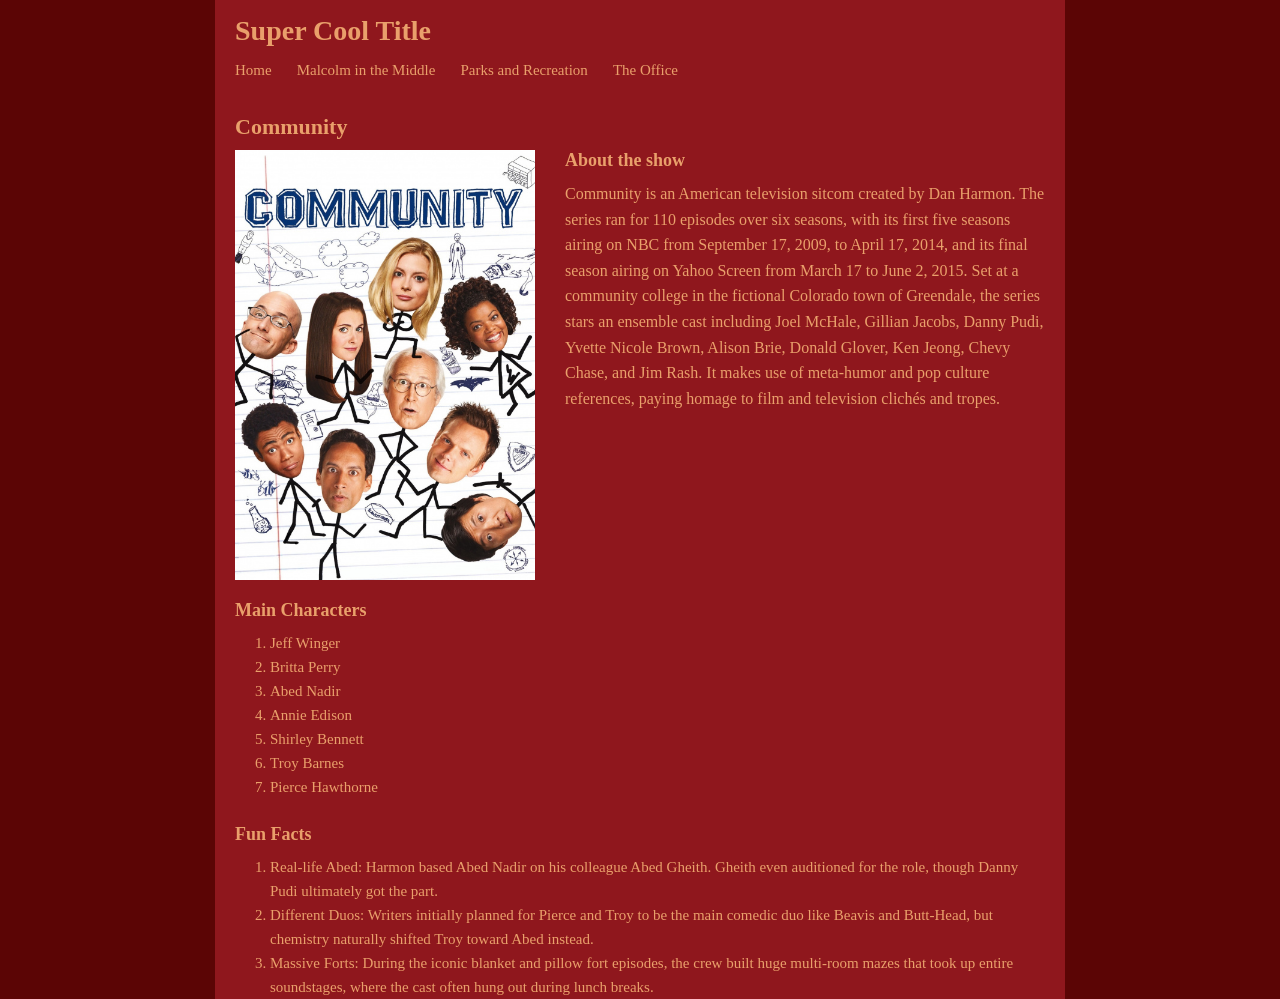
==== community.html @ e5aaf6e6 "Fix homepage navigation links" ====
<!DOCTYPE html>
<html>
    <head>
        <meta charset="UTF-8">
        <title>Community Page</title>
        <link rel="stylesheet" href="css/site.css">
    </head>

    <body>
        <header>
            <h1>Super Cool Title</h1>

            <nav>
                <a href="index.html">Home</a>
                <a href="malcolminthemiddle.html"> Malcolm in the Middle </a>
                <a href="parksandrec.html"> Parks and Recreation </a>
                <a href="theoffice.html"> The Office </a>
            </nav>
        </header>

        <h2>Community</h2>
        <img src="images/community.jpg" alt="Community">

        <h3> About the show</h3>
        <p>
          Community is an American television sitcom created by Dan Harmon.
          The series ran for 110 episodes over six seasons, with its first
          five seasons airing on NBC from September 17, 2009, to April 17,
          2014, and its final season airing on Yahoo Screen from March 17
          to June 2, 2015. Set at a community college in the fictional
          Colorado town of Greendale, the series stars an ensemble cast
          including Joel McHale, Gillian Jacobs, Danny Pudi, Yvette Nicole
          Brown, Alison Brie, Donald Glover, Ken Jeong, Chevy Chase, and
          Jim Rash. It makes use of meta-humor and pop culture references,
          paying homage to film and television clichés and tropes.  
        </p>

        <h3> Main Characters</h3>
        <ol>
            <li>Jeff Winger</li>
            <li>Britta Perry</li>
            <li>Abed Nadir</li>
            <li>Annie Edison</li>
            <li>Shirley Bennett</li>
            <li>Troy Barnes</li>
            <li>Pierce Hawthorne</li>
        </ol>

        <h3> Fun Facts</h3>
        <ol>
            <li>Real-life Abed: Harmon based Abed Nadir on his colleague Abed
                Gheith. Gheith even auditioned for the role, though Danny Pudi
                ultimately got the part. </li>
            <li>Different Duos: Writers initially planned for Pierce and Troy
                to be the main comedic duo like Beavis and Butt-Head, but
                chemistry naturally shifted Troy toward Abed instead. </li>
            <li>Massive Forts: During the iconic blanket and pillow fort
                episodes, the crew built huge multi-room mazes that took
                up entire soundstages, where the cast often hung out during
                lunch breaks. </li>
        </ol>

        
    </body>
</html>
---- css/site.css ----
* {
    box-sizing: border-box;
}

body {
    margin: 0;
    min-height: 100vh;

    font-family: Georgia, serif;
    color: #e9a06b;

    background: linear-gradient(
        to right,
        #5b0505 0%,
        #5b0505 calc(50% - 425px),
        #8f171d calc(50% - 425px),
        #8f171d calc(50% + 425px),
        #5b0505 calc(50% + 425px),
        #5b0505 100%
    );
}

/* Header */
header {
    width: 850px;
    margin: 0 auto;
    padding: 15px 20px;
    background-color: #8f171d;
}

/* Main title */
h1 {
    margin: 0 0 15px;
    color: #e9a06b;
    font-size: 28px;
}

/* Navigation */
nav {
    display: flex;
    gap: 25px;
}

nav a {
    color: #e9a06b;
    text-decoration: none;
    font-size: 15px;
}

nav a:hover {
    text-decoration: underline;
}

/* Community title */
h2 {
    width: 850px;
    margin: 20px auto 10px;
    padding: 0 20px;

    font-size: 22px;
    color: #e9a06b;
}

/* Show image */
img {
    width: 300px;
    height: auto;

    float: left;
    margin: 0 30px 20px calc(50% - 405px);
}

/* About the Show heading */
h3:first-of-type {
    width: 850px;
    margin: 0 auto 10px;
    padding: 0 20px 0 350px;

    font-size: 18px;
    color: #e9a06b;
}

/* Description */
p {
    width: 850px;
    min-height: 250px;

    margin: 0 auto;
    padding: 0 20px 0 350px;

    font-size: 16px;
    line-height: 1.6;
}

/* Other headings */
h3:not(:first-of-type) {
    width: 850px;

    margin: 25px auto 10px;
    padding: 0 20px;

    clear: both;

    font-size: 18px;
    color: #e9a06b;
}

/* Lists */
ol {
    width: 850px;

    margin: 0 auto;
    padding-left: 55px;
    padding-right: 25px;

    font-size: 15px;
    line-height: 1.6;
}
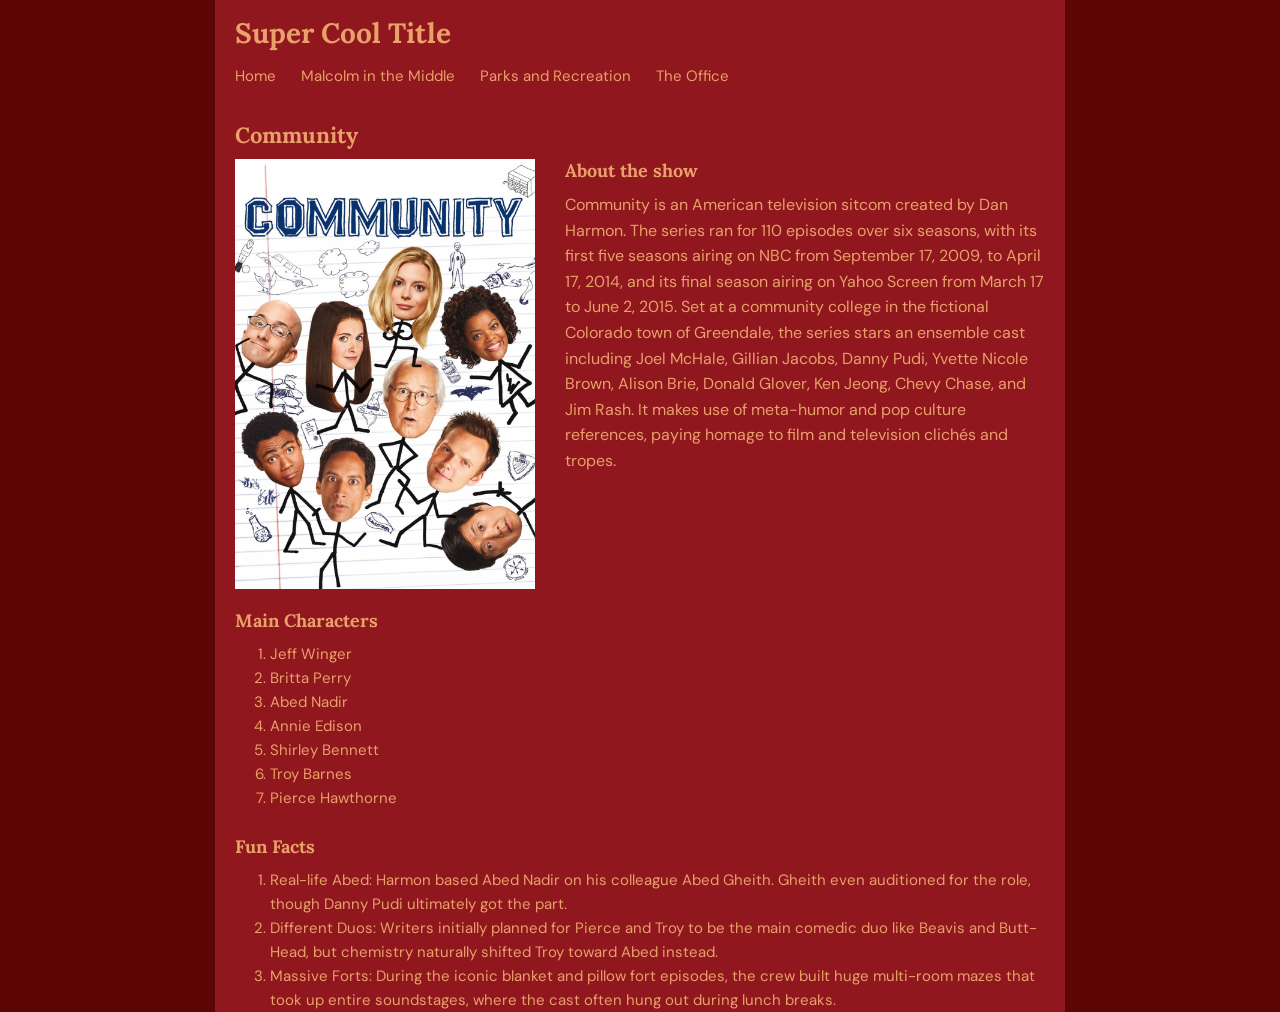
==== commit 377e48d4: "Add DM Sans and Lora web fonts" ====
--- a/community.html
+++ b/community.html
@@ -1,8 +1,12 @@
 <!DOCTYPE html>
-<html>
+<html lang="en">
     <head>
         <meta charset="UTF-8">
+        <meta name="viewport" content="width=device-width, initial-scale=1">
         <title>Community Page</title>
+        <link rel="preconnect" href="https://fonts.googleapis.com">
+        <link rel="preconnect" href="https://fonts.gstatic.com" crossorigin>
+        <link href="https://fonts.googleapis.com/css2?family=DM+Sans:wght@400;500;600;700&family=Lora:wght@500;600;700&display=swap" rel="stylesheet">
         <link rel="stylesheet" href="css/site.css">
     </head>
 
--- a/css/site.css
+++ b/css/site.css
@@ -6,7 +6,7 @@
     margin: 0;
     min-height: 100vh;
 
-    font-family: Georgia, serif;
+    font-family: "DM Sans", sans-serif;
     color: #e9a06b;
 
     background: linear-gradient(
@@ -35,9 +35,16 @@
     font-size: 28px;
 }
 
+h1,
+h2,
+h3 {
+    font-family: "Lora", Georgia, serif;
+}
+
 /* Navigation */
 nav {
     display: flex;
+    flex-wrap: wrap;
     gap: 25px;
 }
 
@@ -115,4 +122,118 @@
 
     font-size: 15px;
     line-height: 1.6;
-}+}
+
+.home-page header {
+    width: min(850px, 100%);
+}
+
+.home-page nav {
+    flex-wrap: wrap;
+}
+
+.show-summaries {
+    width: min(850px, 100%);
+    margin: 0 auto;
+    padding: 0 20px;
+}
+
+.show-summary {
+    display: grid;
+    grid-template-columns: 200px minmax(0, 1fr);
+    grid-template-areas:
+        "title title"
+        "image description";
+    column-gap: 24px;
+    align-items: start;
+    margin-bottom: 28px;
+}
+
+.show-summary h2 {
+    grid-area: title;
+    width: auto;
+    margin: 20px 0 10px;
+    padding: 0;
+}
+
+.show-summary-image {
+    grid-area: image;
+    float: none;
+    width: 200px;
+    height: auto;
+    margin: 0;
+}
+
+.show-summary-description {
+    grid-area: description;
+    width: auto;
+    min-height: 0;
+    margin: 0;
+    padding: 0;
+}
+
+@media (max-width: 600px) {
+    .show-summary {
+        grid-template-columns: minmax(0, 1fr);
+        grid-template-areas:
+            "title"
+            "image"
+            "description";
+        row-gap: 12px;
+    }
+
+    .show-summary h2 {
+        margin-top: 16px;
+    }
+
+    .show-summary-image {
+        width: min(220px, 100%);
+    }
+}
+
+    @media (max-width: 850px) {
+        header,
+        h2,
+        h3,
+        p,
+        ol {
+            width: min(850px, 100%);
+        }
+
+        body:not(.home-page) img {
+            display: block;
+            float: none;
+            width: min(300px, 100%);
+            margin: 0 auto 16px;
+        }
+
+        body:not(.home-page) h3:first-of-type,
+        body:not(.home-page) h3:not(:first-of-type) {
+            width: min(850px, 100%);
+        }
+
+        body:not(.home-page) h3:first-of-type {
+            margin: 16px auto 10px;
+            padding: 0 20px;
+        }
+
+        body:not(.home-page) p {
+            min-height: 0;
+            padding: 0 20px;
+        }
+
+        body:not(.home-page) h3:not(:first-of-type) {
+            padding: 0 20px;
+        }
+    }
+
+    @media (max-width: 600px) {
+        nav {
+            column-gap: 16px;
+            row-gap: 10px;
+        }
+
+        h1 {
+            overflow-wrap: anywhere;
+        }
+    }
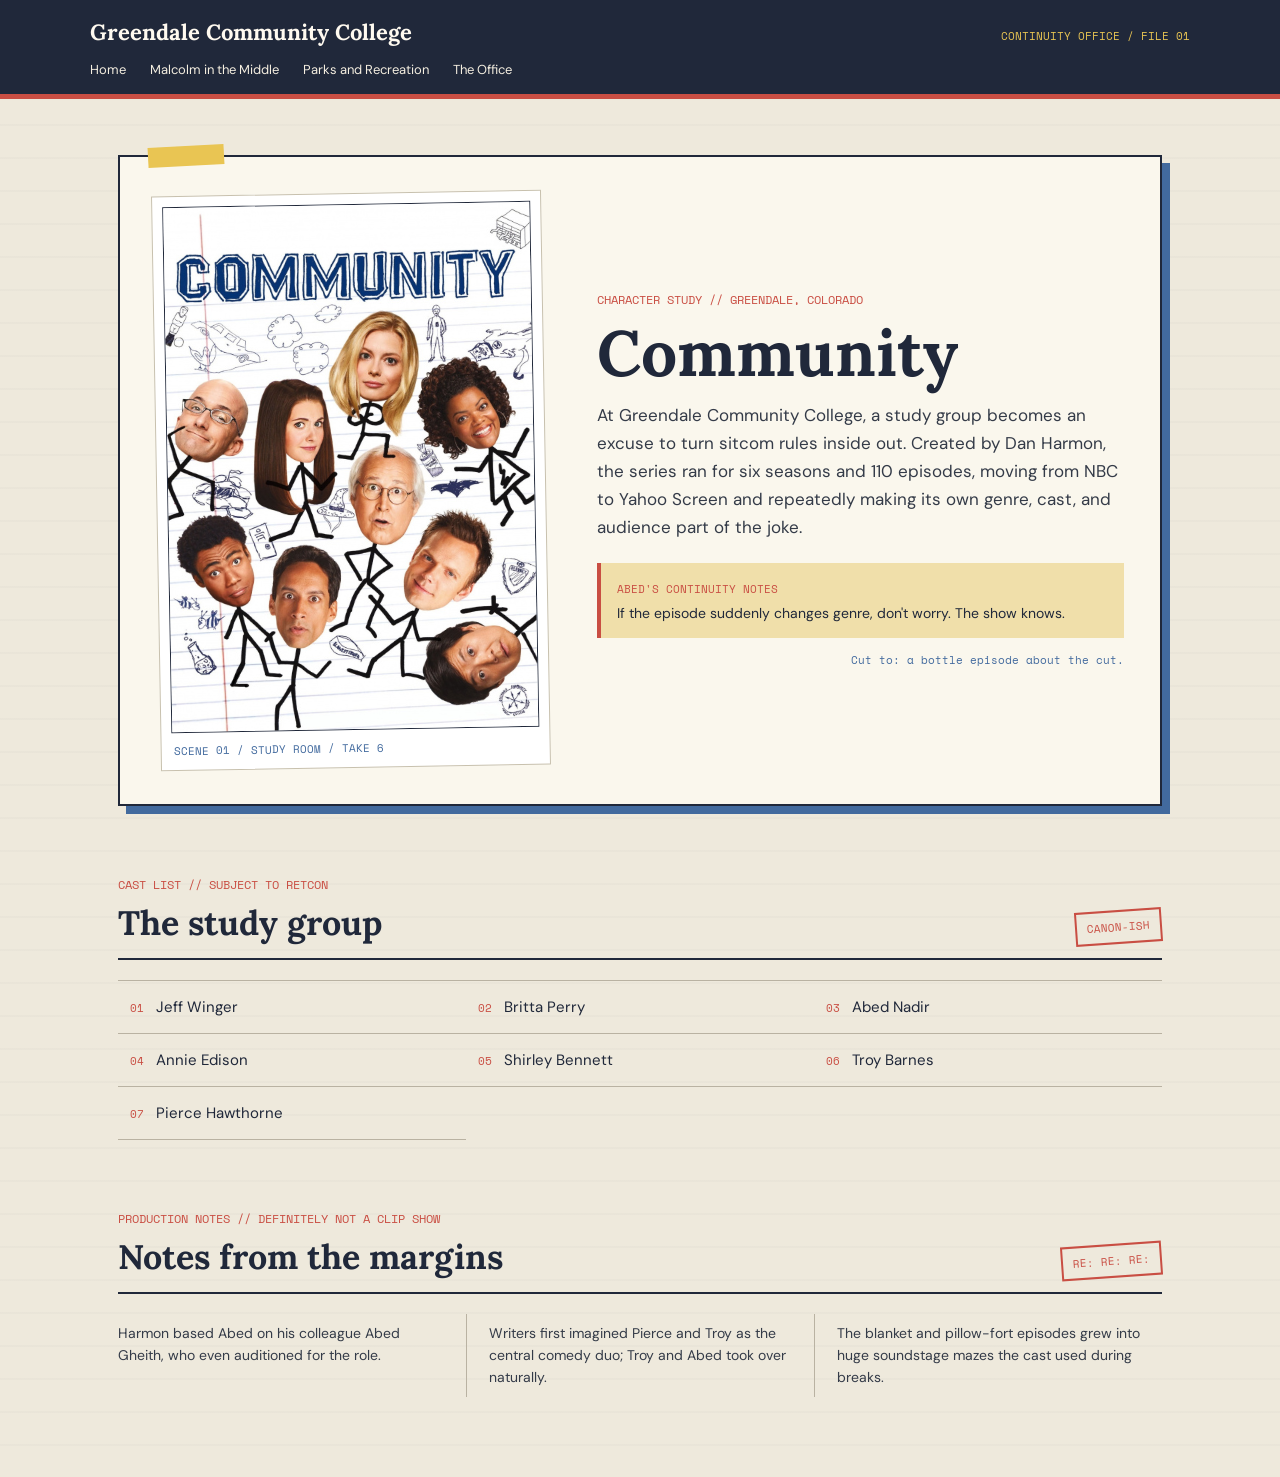
==== commit 2258a404: "Add themed show pages and Malcolm theme player" ====
--- a/community.html
+++ b/community.html
@@ -3,67 +3,84 @@
     <head>
         <meta charset="UTF-8">
         <meta name="viewport" content="width=device-width, initial-scale=1">
-        <title>Community Page</title>
+        <title>Community | Greendale Continuity File</title>
         <link rel="preconnect" href="https://fonts.googleapis.com">
         <link rel="preconnect" href="https://fonts.gstatic.com" crossorigin>
-        <link href="https://fonts.googleapis.com/css2?family=DM+Sans:wght@400;500;600;700&family=Lora:wght@500;600;700&display=swap" rel="stylesheet">
-        <link rel="stylesheet" href="css/site.css">
+        <link href="https://fonts.googleapis.com/css2?family=DM+Sans:wght@400;500;600;700&family=Lora:wght@500;600;700&family=Space+Mono:wght@400;700&display=swap" rel="stylesheet">
+        <link rel="stylesheet" href="css/site.css?v=community-meta">
     </head>
 
-    <body>
-        <header>
-            <h1>Super Cool Title</h1>
-
-            <nav>
-                <a href="index.html">Home</a>
-                <a href="malcolminthemiddle.html"> Malcolm in the Middle </a>
-                <a href="parksandrec.html"> Parks and Recreation </a>
-                <a href="theoffice.html"> The Office </a>
-            </nav>
+    <body class="community-page">
+        <header class="community-header">
+            <div class="community-header-inner">
+                <h1>Greendale Community College <span>Continuity office / file 01</span></h1>
+                <nav>
+                    <a href="index.html">Home</a>
+                    <a href="malcolminthemiddle.html">Malcolm in the Middle</a>
+                    <a href="parksandrec.html">Parks and Recreation</a>
+                    <a href="theoffice.html">The Office</a>
+                </nav>
+            </div>
         </header>
 
-        <h2>Community</h2>
-        <img src="images/community.jpg" alt="Community">
+        <main class="community-main">
+            <section class="community-feature" aria-labelledby="community-title">
+                <figure class="community-art">
+                    <img src="images/community.jpg" alt="The study group from Community">
+                    <figcaption>Scene 01 / Study room / Take 6</figcaption>
+                </figure>
 
-        <h3> About the show</h3>
-        <p>
-          Community is an American television sitcom created by Dan Harmon.
-          The series ran for 110 episodes over six seasons, with its first
-          five seasons airing on NBC from September 17, 2009, to April 17,
-          2014, and its final season airing on Yahoo Screen from March 17
-          to June 2, 2015. Set at a community college in the fictional
-          Colorado town of Greendale, the series stars an ensemble cast
-          including Joel McHale, Gillian Jacobs, Danny Pudi, Yvette Nicole
-          Brown, Alison Brie, Donald Glover, Ken Jeong, Chevy Chase, and
-          Jim Rash. It makes use of meta-humor and pop culture references,
-          paying homage to film and television clichés and tropes.  
-        </p>
+                <div class="community-feature-copy">
+                    <p class="community-eyebrow">Character study // Greendale, Colorado</p>
+                    <h2 id="community-title">Community</h2>
+                    <p class="community-description">
+                        At Greendale Community College, a study group becomes an excuse
+                        to turn sitcom rules inside out. Created by Dan Harmon, the series
+                        ran for six seasons and 110 episodes, moving from NBC to Yahoo
+                        Screen and repeatedly making its own genre, cast, and audience
+                        part of the joke.
+                    </p>
+                    <aside class="community-meta-note">
+                        <span>Abed's continuity notes</span>
+                        <p>If the episode suddenly changes genre, don't worry. The show knows.</p>
+                    </aside>
+                    <p class="community-cutline">Cut to: a bottle episode about the cut.</p>
+                </div>
+            </section>
 
-        <h3> Main Characters</h3>
-        <ol>
-            <li>Jeff Winger</li>
-            <li>Britta Perry</li>
-            <li>Abed Nadir</li>
-            <li>Annie Edison</li>
-            <li>Shirley Bennett</li>
-            <li>Troy Barnes</li>
-            <li>Pierce Hawthorne</li>
-        </ol>
+            <section class="community-rollcall" aria-labelledby="community-cast-title">
+                <div class="community-section-heading">
+                    <div>
+                        <p class="community-eyebrow">Cast list // subject to retcon</p>
+                        <h3 id="community-cast-title">The study group</h3>
+                    </div>
+                    <span class="community-stamp">Canon-ish</span>
+                </div>
+                <ol class="community-cast-list">
+                    <li><span>01</span>Jeff Winger</li>
+                    <li><span>02</span>Britta Perry</li>
+                    <li><span>03</span>Abed Nadir</li>
+                    <li><span>04</span>Annie Edison</li>
+                    <li><span>05</span>Shirley Bennett</li>
+                    <li><span>06</span>Troy Barnes</li>
+                    <li><span>07</span>Pierce Hawthorne</li>
+                </ol>
+            </section>
 
-        <h3> Fun Facts</h3>
-        <ol>
-            <li>Real-life Abed: Harmon based Abed Nadir on his colleague Abed
-                Gheith. Gheith even auditioned for the role, though Danny Pudi
-                ultimately got the part. </li>
-            <li>Different Duos: Writers initially planned for Pierce and Troy
-                to be the main comedic duo like Beavis and Butt-Head, but
-                chemistry naturally shifted Troy toward Abed instead. </li>
-            <li>Massive Forts: During the iconic blanket and pillow fort
-                episodes, the crew built huge multi-room mazes that took
-                up entire soundstages, where the cast often hung out during
-                lunch breaks. </li>
-        </ol>
-
-        
+            <section class="community-facts" aria-labelledby="community-facts-title">
+                <div class="community-section-heading">
+                    <div>
+                        <p class="community-eyebrow">Production notes // definitely not a clip show</p>
+                        <h3 id="community-facts-title">Notes from the margins</h3>
+                    </div>
+                    <span class="community-facts-mark">RE: RE: RE:</span>
+                </div>
+                <ol class="community-fact-list">
+                    <li>Harmon based Abed on his colleague Abed Gheith, who even auditioned for the role.</li>
+                    <li>Writers first imagined Pierce and Troy as the central comedy duo; Troy and Abed took over naturally.</li>
+                    <li>The blanket and pillow-fort episodes grew into huge soundstage mazes the cast used during breaks.</li>
+                </ol>
+            </section>
+        </main>
     </body>
 </html>
--- a/css/site.css
+++ b/css/site.css
@@ -236,4 +236,1570 @@
         h1 {
             overflow-wrap: anywhere;
         }
-    }+    }
+
+.malcolm-page {
+    color: #e8e0cc;
+    background-color: #181816;
+    background-image:
+        radial-gradient(rgba(232, 224, 204, 0.1) 0.8px, transparent 0.9px),
+        linear-gradient(115deg, transparent 0 48%, rgba(255, 255, 255, 0.025) 48.2% 48.5%, transparent 48.7%);
+    background-size: 7px 7px, 100% 100%;
+}
+
+.malcolm-page header {
+    width: 100%;
+    margin: 0;
+    padding: 18px max(22px, calc((100% - 1120px) / 2));
+    border-bottom: 4px solid #d7f000;
+    background: #10100f;
+}
+
+.malcolm-page header h1 {
+    display: flex;
+    align-items: baseline;
+    justify-content: space-between;
+    gap: 16px;
+    margin-bottom: 16px;
+    color: #f1ead8;
+    font-family: "Bebas Neue", Impact, sans-serif;
+    font-size: 30px;
+    text-transform: uppercase;
+}
+
+.malcolm-page header h1 span {
+    color: #d7f000;
+    font-family: "Special Elite", monospace;
+    font-size: 12px;
+    font-weight: 400;
+    text-transform: uppercase;
+}
+
+.malcolm-page nav {
+    gap: 10px 24px;
+}
+
+.malcolm-page nav a {
+    color: #e8e0cc;
+    font-size: 13px;
+    text-transform: uppercase;
+}
+
+.malcolm-page nav a:hover {
+    color: #d7f000;
+}
+
+.malcolm-main {
+    width: min(1120px, 100%);
+    margin: 0 auto;
+    padding: 64px 32px 88px;
+}
+
+.malcolm-intro {
+    display: grid;
+    grid-template-columns: minmax(230px, 0.78fr) minmax(0, 1.22fr);
+    align-items: center;
+    gap: 64px;
+}
+
+.malcolm-poster {
+    position: relative;
+    width: min(100%, 340px);
+    margin: 0 auto;
+    padding: 12px 12px 16px;
+    transform: rotate(-2deg);
+    background: #e8e0cc;
+    box-shadow: 10px 10px 0 #bf3528, 18px 18px 0 rgba(0, 0, 0, 0.45);
+}
+
+.malcolm-poster::before {
+    position: absolute;
+    top: -13px;
+    left: 35%;
+    width: 92px;
+    height: 24px;
+    transform: rotate(3deg);
+    background: rgba(215, 240, 0, 0.82);
+    content: "";
+}
+
+.malcolm-page .malcolm-poster img {
+    display: block;
+    float: none;
+    width: 100%;
+    height: auto;
+    margin: 0;
+    filter: saturate(0.78) contrast(1.08);
+}
+
+.malcolm-poster figcaption {
+    padding-top: 12px;
+    color: #27251f;
+    font-family: "Special Elite", monospace;
+    font-size: 12px;
+    text-align: right;
+    text-transform: uppercase;
+}
+
+.malcolm-intro-copy {
+    min-width: 0;
+}
+
+.malcolm-kicker,
+.malcolm-section-tag {
+    width: auto;
+    min-height: 0;
+    margin: 0 0 12px;
+    padding: 0;
+    color: #d7f000;
+    font-family: "Special Elite", monospace;
+    font-size: 14px;
+    text-transform: uppercase;
+}
+
+.malcolm-page .malcolm-title {
+    width: auto;
+    margin: 0;
+    padding: 0;
+    color: #f1ead8;
+    font-family: "Rubik Glitch", "Bebas Neue", Impact, sans-serif;
+    font-size: 88px;
+    line-height: 0.82;
+    text-transform: uppercase;
+}
+
+.malcolm-page .malcolm-description {
+    width: auto;
+    min-height: 0;
+    margin: 24px 0;
+    padding: 0 0 0 18px;
+    border-left: 3px solid #bf3528;
+    color: #d1c8b5;
+    font-size: 17px;
+    line-height: 1.65;
+}
+
+.malcolm-stats {
+    display: grid;
+    grid-template-columns: repeat(3, minmax(0, 1fr));
+    width: auto;
+    margin: 0;
+    padding: 14px 0 0;
+    border-top: 1px solid #605d51;
+    list-style: none;
+}
+
+.malcolm-stats li {
+    display: grid;
+    gap: 2px;
+}
+
+.malcolm-stats strong {
+    color: #bf3528;
+    font-family: "Bebas Neue", Impact, sans-serif;
+    font-size: 30px;
+    font-weight: 400;
+    line-height: 1;
+}
+
+.malcolm-stats span {
+    color: #c9c1af;
+    font-family: "Special Elite", monospace;
+    font-size: 11px;
+    text-transform: uppercase;
+}
+
+.malcolm-archive {
+    display: grid;
+    grid-template-columns: minmax(0, 0.8fr) minmax(0, 1.2fr);
+    gap: 56px;
+    margin-top: 88px;
+    padding-top: 24px;
+    border-top: 1px solid #605d51;
+}
+
+.malcolm-list-block {
+    min-width: 0;
+}
+
+.malcolm-page .malcolm-section-tag {
+    margin-bottom: 8px;
+    color: #bf6c39;
+    font-size: 12px;
+}
+
+.malcolm-page .malcolm-list-block h3 {
+    width: auto;
+    margin: 0 0 18px;
+    padding: 0;
+    clear: none;
+    color: #f1ead8;
+    font-family: "Bebas Neue", Impact, sans-serif;
+    font-size: 40px;
+    font-weight: 400;
+    text-transform: uppercase;
+}
+
+.malcolm-cast-list,
+.malcolm-facts-list {
+    width: auto;
+    margin: 0;
+    padding: 0;
+    list-style: none;
+}
+
+.malcolm-cast-list {
+    display: grid;
+    grid-template-columns: repeat(2, minmax(0, 1fr));
+    gap: 0 24px;
+    counter-reset: cast;
+}
+
+.malcolm-cast-list li {
+    padding: 10px 0;
+    border-top: 1px solid #47453c;
+    color: #eee7d6;
+    font-size: 15px;
+}
+
+.malcolm-cast-list li::before {
+    margin-right: 10px;
+    color: #d7f000;
+    content: "0" counter(cast);
+    counter-increment: cast;
+    font-family: "Special Elite", monospace;
+    font-size: 12px;
+}
+
+.malcolm-facts-list {
+    counter-reset: facts;
+}
+
+.malcolm-facts-list li {
+    display: grid;
+    grid-template-columns: 34px minmax(0, 1fr);
+    gap: 12px;
+    padding: 12px 0;
+    border-top: 1px solid #47453c;
+    color: #d1c8b5;
+    font-size: 14px;
+    line-height: 1.55;
+}
+
+.malcolm-facts-list li::before {
+    color: #bf3528;
+    content: "0" counter(facts);
+    counter-increment: facts;
+    font-family: "Bebas Neue", Impact, sans-serif;
+    font-size: 20px;
+}
+
+.malcolm-theme {
+    display: grid;
+    grid-template-columns: minmax(0, 0.7fr) minmax(0, 1.3fr);
+    align-items: center;
+    gap: 28px;
+    margin-top: 72px;
+    padding: 22px;
+    border: 1px solid #665e43;
+    border-left: 7px solid #d7f000;
+    background: #111210;
+    box-shadow: 6px 6px 0 #bf3528;
+}
+
+.malcolm-theme-copy {
+    min-width: 0;
+}
+
+.malcolm-page .malcolm-theme h2 {
+    width: auto;
+    margin: 0 0 8px;
+    padding: 0;
+    color: #f1ead8;
+    font-family: "Bebas Neue", Impact, sans-serif;
+    font-size: 40px;
+    font-weight: 400;
+    text-transform: uppercase;
+}
+
+.malcolm-page .malcolm-theme-copy p:last-child {
+    width: auto;
+    min-height: 0;
+    margin: 0;
+    padding: 0;
+    color: #d1c8b5;
+    font-size: 13px;
+    line-height: 1.55;
+}
+
+.malcolm-theme iframe {
+    display: block;
+    width: 100%;
+    min-width: 0;
+    border: 0;
+    background: #181816;
+}
+
+@media (max-width: 850px) {
+    .malcolm-page header {
+        padding-right: 24px;
+        padding-left: 24px;
+    }
+
+    .malcolm-main {
+        padding-top: 48px;
+    }
+
+    .malcolm-intro {
+        grid-template-columns: minmax(190px, 0.7fr) minmax(0, 1.3fr);
+        gap: 36px;
+    }
+
+    .malcolm-page .malcolm-title {
+        font-size: 68px;
+    }
+
+    .malcolm-archive {
+        gap: 32px;
+        margin-top: 64px;
+    }
+
+    .malcolm-theme {
+        grid-template-columns: minmax(0, 1fr);
+        gap: 16px;
+        margin-top: 56px;
+    }
+}
+
+@media (max-width: 600px) {
+    .malcolm-page header {
+        padding: 16px 20px;
+    }
+
+    .malcolm-page header h1 {
+        display: block;
+        font-size: 26px;
+    }
+
+    .malcolm-page header h1 span {
+        display: block;
+        margin-top: 4px;
+    }
+
+    .malcolm-page nav {
+        gap: 10px 16px;
+    }
+
+    .malcolm-main {
+        padding: 36px 22px 56px;
+    }
+
+    .malcolm-intro,
+    .malcolm-archive {
+        grid-template-columns: minmax(0, 1fr);
+        gap: 36px;
+    }
+
+    .malcolm-poster {
+        width: min(270px, 84%);
+    }
+
+    .malcolm-page .malcolm-title {
+        font-size: 58px;
+    }
+
+    .malcolm-page .malcolm-description {
+        font-size: 16px;
+    }
+
+    .malcolm-archive {
+        margin-top: 56px;
+    }
+
+    .malcolm-page .malcolm-list-block h3 {
+        font-size: 36px;
+    }
+}
+
+@media (max-width: 360px) {
+    .malcolm-page .malcolm-title {
+        font-size: 50px;
+    }
+}
+
+.community-page {
+    --community-ink: #20283a;
+    --community-paper: #eee9dc;
+    --community-coral: #c94e43;
+    --community-blue: #426a9e;
+    --community-gold: #e9c553;
+    color: var(--community-ink);
+    background-color: var(--community-paper);
+    background-image: repeating-linear-gradient(
+        0deg,
+        transparent 0 31px,
+        rgba(32, 40, 58, 0.045) 32px,
+        transparent 33px
+    );
+}
+
+.community-page .community-header {
+    width: 100%;
+    margin: 0;
+    padding: 18px 24px 16px;
+    border-bottom: 5px solid var(--community-coral);
+    background: var(--community-ink);
+}
+
+.community-header-inner {
+    width: min(1100px, 100%);
+    margin: 0 auto;
+}
+
+.community-page .community-header h1 {
+    display: flex;
+    align-items: baseline;
+    justify-content: space-between;
+    gap: 16px;
+    margin: 0 0 15px;
+    color: #fffaf0;
+    font-family: "Lora", Georgia, serif;
+    font-size: 22px;
+}
+
+.community-page .community-header h1 span {
+    color: var(--community-gold);
+    font-family: "Space Mono", monospace;
+    font-size: 11px;
+    font-weight: 400;
+    letter-spacing: 0;
+    text-transform: uppercase;
+}
+
+.community-page nav {
+    gap: 10px 24px;
+}
+
+.community-page nav a {
+    color: #f4eee0;
+    font-size: 13px;
+}
+
+.community-page nav a:hover {
+    color: var(--community-gold);
+}
+
+.community-main {
+    width: min(1100px, 100%);
+    margin: 0 auto;
+    padding: 56px 28px 80px;
+}
+
+.community-feature {
+    position: relative;
+    display: grid;
+    grid-template-columns: minmax(0, 0.85fr) minmax(0, 1.15fr);
+    align-items: center;
+    gap: clamp(24px, 4vw, 52px);
+    padding: clamp(20px, 3vw, 36px);
+    border: 2px solid var(--community-ink);
+    background: #faf7ed;
+    box-shadow: 8px 8px 0 var(--community-blue);
+}
+
+.community-feature::before {
+    position: absolute;
+    top: -11px;
+    left: 28px;
+    width: 76px;
+    height: 20px;
+    transform: rotate(-3deg);
+    background: var(--community-gold);
+    content: "";
+}
+
+.community-art {
+    min-width: 0;
+    margin: 0;
+    padding: 10px;
+    border: 1px solid #c8c1ae;
+    background: white;
+    transform: rotate(-1deg);
+}
+
+.community-page .community-art img {
+    display: block;
+    float: none;
+    width: 100%;
+    height: auto;
+    margin: 0;
+    border: 1px solid var(--community-ink);
+}
+
+.community-art figcaption {
+    padding: 10px 2px 1px;
+    color: var(--community-blue);
+    font-family: "Space Mono", monospace;
+    font-size: 11px;
+    text-transform: uppercase;
+}
+
+.community-feature-copy {
+    min-width: 0;
+}
+
+.community-page .community-eyebrow {
+    width: auto;
+    min-height: 0;
+    margin: 0 0 12px;
+    padding: 0;
+    color: var(--community-coral);
+    font-family: "Space Mono", monospace;
+    font-size: 12px;
+    line-height: 1.5;
+    text-transform: uppercase;
+}
+
+.community-page .community-feature h2 {
+    width: auto;
+    margin: 0 0 16px;
+    padding: 0;
+    color: var(--community-ink);
+    font-family: "Lora", Georgia, serif;
+    font-size: 64px;
+    line-height: 1;
+}
+
+.community-page .community-description {
+    width: auto;
+    min-height: 0;
+    margin: 0;
+    padding: 0;
+    color: #343b48;
+    font-size: 17px;
+    line-height: 1.65;
+}
+
+.community-meta-note {
+    margin: 22px 0 0;
+    padding: 14px 16px;
+    border-left: 4px solid var(--community-coral);
+    background: #f0dfaa;
+}
+
+.community-meta-note span {
+    color: var(--community-coral);
+    font-family: "Space Mono", monospace;
+    font-size: 11px;
+    text-transform: uppercase;
+}
+
+.community-page .community-meta-note p {
+    width: auto;
+    min-height: 0;
+    margin: 5px 0 0;
+    padding: 0;
+    color: var(--community-ink);
+    font-size: 14px;
+    line-height: 1.5;
+}
+
+.community-page .community-cutline {
+    width: auto;
+    min-height: 0;
+    margin: 14px 0 0;
+    padding: 0;
+    color: var(--community-blue);
+    font-family: "Space Mono", monospace;
+    font-size: 11px;
+    text-align: right;
+}
+
+.community-rollcall,
+.community-facts {
+    margin-top: 70px;
+}
+
+.community-section-heading {
+    display: flex;
+    align-items: end;
+    justify-content: space-between;
+    gap: 20px;
+    margin-bottom: 20px;
+    padding-bottom: 14px;
+    border-bottom: 2px solid var(--community-ink);
+}
+
+.community-page .community-section-heading h3 {
+    width: auto;
+    margin: 0;
+    padding: 0;
+    clear: none;
+    color: var(--community-ink);
+    font-family: "Lora", Georgia, serif;
+    font-size: 34px;
+}
+
+.community-page .community-section-heading .community-eyebrow {
+    margin-bottom: 7px;
+}
+
+.community-stamp,
+.community-facts-mark {
+    padding: 7px 10px;
+    border: 2px solid var(--community-coral);
+    color: var(--community-coral);
+    font-family: "Space Mono", monospace;
+    font-size: 11px;
+    text-transform: uppercase;
+    transform: rotate(-4deg);
+}
+
+.community-cast-list {
+    display: grid;
+    grid-template-columns: repeat(3, minmax(0, 1fr));
+    width: auto;
+    margin: 0;
+    padding: 0;
+    list-style: none;
+    border-top: 1px solid #b9b2a2;
+}
+
+.community-cast-list li {
+    display: flex;
+    align-items: baseline;
+    gap: 12px;
+    min-width: 0;
+    padding: 14px 12px;
+    border-bottom: 1px solid #b9b2a2;
+    color: var(--community-ink);
+    font-size: 15px;
+}
+
+.community-cast-list li span {
+    color: var(--community-coral);
+    font-family: "Space Mono", monospace;
+    font-size: 11px;
+}
+
+.community-fact-list {
+    display: grid;
+    grid-template-columns: repeat(3, minmax(0, 1fr));
+    width: auto;
+    margin: 0;
+    padding: 0;
+    list-style: none;
+}
+
+.community-fact-list li {
+    min-width: 0;
+    padding: 8px 22px;
+    border-left: 1px solid #b9b2a2;
+    color: #343b48;
+    font-size: 14px;
+    line-height: 1.6;
+}
+
+.community-fact-list li:first-child {
+    padding-left: 0;
+    border-left: 0;
+}
+
+@media (max-width: 760px) {
+    .community-page .community-header h1 {
+        display: block;
+    }
+
+    .community-page .community-header h1 span {
+        display: block;
+        margin-top: 5px;
+    }
+
+    .community-main {
+        padding: 36px 20px 56px;
+    }
+
+    .community-feature {
+        grid-template-columns: minmax(0, 1fr);
+        gap: 26px;
+    }
+
+    .community-art {
+        width: min(390px, 100%);
+        margin: 0 auto;
+    }
+
+    .community-page .community-feature h2 {
+        font-size: 52px;
+    }
+
+    .community-rollcall,
+    .community-facts {
+        margin-top: 52px;
+    }
+
+    .community-cast-list {
+        grid-template-columns: repeat(2, minmax(0, 1fr));
+    }
+
+    .community-fact-list {
+        grid-template-columns: minmax(0, 1fr);
+    }
+
+    .community-fact-list li,
+    .community-fact-list li:first-child {
+        padding: 13px 0;
+        border-bottom: 1px solid #b9b2a2;
+        border-left: 0;
+    }
+}
+
+@media (max-width: 420px) {
+    .community-page .community-header {
+        padding: 16px 18px;
+    }
+
+    .community-page nav {
+        gap: 10px 14px;
+    }
+
+    .community-main {
+        padding-right: 16px;
+        padding-left: 16px;
+    }
+
+    .community-feature {
+        padding: 18px;
+        box-shadow: 5px 5px 0 var(--community-blue);
+    }
+
+    .community-page .community-feature h2 {
+        font-size: 46px;
+    }
+
+    .community-page .community-section-heading h3 {
+        font-size: 28px;
+    }
+
+    .community-cast-list li {
+        gap: 7px;
+        padding-right: 4px;
+        padding-left: 4px;
+        font-size: 13px;
+    }
+
+    .community-stamp,
+    .community-facts-mark {
+        padding: 5px 7px;
+        font-size: 9px;
+    }
+}
+
+.parks-page {
+    --parks-ink: #193d35;
+    --parks-green: #2d674e;
+    --parks-lime: #b5ce69;
+    --parks-sky: #a8d0d4;
+    --parks-coral: #d16d50;
+    --parks-paper: #f2f5ee;
+    color: var(--parks-ink);
+    background-color: var(--parks-paper);
+    background-image:
+        repeating-linear-gradient(0deg, transparent 0 36px, rgba(25, 61, 53, 0.035) 37px, transparent 38px),
+        linear-gradient(90deg, rgba(168, 208, 212, 0.13), transparent 36%, rgba(181, 206, 105, 0.12));
+}
+
+.parks-page .parks-header {
+    width: 100%;
+    margin: 0;
+    padding: 18px 24px 16px;
+    border-bottom: 5px solid var(--parks-lime);
+    background: var(--parks-ink);
+}
+
+.parks-header-inner {
+    width: min(1120px, 100%);
+    margin: 0 auto;
+}
+
+.parks-page .parks-header h1 {
+    display: flex;
+    align-items: baseline;
+    justify-content: space-between;
+    gap: 16px;
+    margin: 0 0 15px;
+    color: #f7f8ed;
+    font-family: "Lora", Georgia, serif;
+    font-size: 22px;
+}
+
+.parks-page .parks-header h1 span {
+    color: var(--parks-lime);
+    font-family: "DM Sans", sans-serif;
+    font-size: 12px;
+    font-weight: 500;
+    text-transform: uppercase;
+}
+
+.parks-page nav {
+    gap: 10px 24px;
+}
+
+.parks-page nav a {
+    color: #f2f5ee;
+    font-size: 13px;
+}
+
+.parks-page nav a:hover {
+    color: var(--parks-lime);
+}
+
+.parks-main {
+    width: min(1120px, 100%);
+    margin: 0 auto;
+    padding: 54px 28px 80px;
+}
+
+.parks-hero {
+    display: grid;
+    grid-template-columns: minmax(0, 0.78fr) minmax(0, 1.22fr);
+    align-items: center;
+    gap: clamp(24px, 4vw, 52px);
+}
+
+.parks-hero-photo {
+    min-width: 0;
+    margin: 0;
+    padding: 10px;
+    border: 2px solid var(--parks-ink);
+    border-bottom: 7px solid var(--parks-lime);
+    background: #fff;
+    box-shadow: 8px 8px 0 var(--parks-sky);
+}
+
+.parks-page .parks-hero-photo img {
+    display: block;
+    float: none;
+    width: 100%;
+    height: auto;
+    margin: 0;
+    filter: saturate(0.88);
+}
+
+.parks-hero-photo figcaption {
+    padding: 11px 3px 1px;
+    color: var(--parks-green);
+    font-size: 12px;
+    font-weight: 700;
+    letter-spacing: 0;
+    text-transform: uppercase;
+}
+
+.parks-hero-copy {
+    min-width: 0;
+}
+
+.parks-page .parks-eyebrow {
+    width: auto;
+    min-height: 0;
+    margin: 0 0 10px;
+    padding: 0;
+    color: var(--parks-green);
+    font-size: 12px;
+    font-weight: 700;
+    letter-spacing: 0;
+    text-transform: uppercase;
+}
+
+.parks-page .parks-hero h2 {
+    width: auto;
+    margin: 0 0 18px;
+    padding: 0;
+    color: var(--parks-ink);
+    font-family: "Lora", Georgia, serif;
+    font-size: 54px;
+    line-height: 1.05;
+}
+
+.parks-page .parks-lead,
+.parks-page .parks-series-note {
+    width: auto;
+    min-height: 0;
+    margin: 0;
+    padding: 0;
+    color: #364d44;
+    font-size: 16px;
+    line-height: 1.65;
+}
+
+.parks-page .parks-series-note {
+    margin-top: 13px;
+    color: #52675c;
+    font-size: 14px;
+}
+
+.parks-values {
+    display: flex;
+    flex-wrap: wrap;
+    gap: 8px 18px;
+    margin-top: 22px;
+    padding-top: 14px;
+    border-top: 1px solid #b6c3b4;
+    color: var(--parks-green);
+    font-size: 12px;
+    font-weight: 700;
+    text-transform: uppercase;
+}
+
+.parks-values span::before {
+    margin-right: 7px;
+    color: var(--parks-coral);
+    content: "•";
+}
+
+.parks-stewardship,
+.parks-roster,
+.parks-notes {
+    margin-top: 72px;
+}
+
+.parks-section-heading {
+    display: flex;
+    align-items: end;
+    justify-content: space-between;
+    gap: 20px;
+    margin-bottom: 20px;
+    padding-bottom: 14px;
+    border-bottom: 2px solid var(--parks-ink);
+}
+
+.parks-page .parks-section-heading h3 {
+    width: auto;
+    margin: 0;
+    padding: 0;
+    clear: none;
+    color: var(--parks-ink);
+    font-family: "Lora", Georgia, serif;
+    font-size: 34px;
+}
+
+.parks-field-stamp {
+    padding: 7px 10px;
+    border: 2px solid var(--parks-coral);
+    color: var(--parks-coral);
+    font-size: 11px;
+    font-weight: 700;
+    text-transform: uppercase;
+    transform: rotate(-3deg);
+}
+
+.parks-action-list {
+    display: grid;
+    grid-template-columns: repeat(2, minmax(0, 1fr));
+    width: auto;
+    margin: 0;
+    padding: 0;
+    list-style: none;
+}
+
+.parks-action-list li {
+    display: grid;
+    grid-template-columns: 42px minmax(0, 1fr);
+    gap: 12px;
+    min-width: 0;
+    padding: 20px 20px 20px 0;
+    border-bottom: 1px solid #b6c3b4;
+}
+
+.parks-action-list li:nth-child(odd) {
+    padding-right: 26px;
+}
+
+.parks-action-list li:nth-child(even) {
+    padding-left: 20px;
+    border-left: 1px solid #b6c3b4;
+}
+
+.parks-action-list li > span {
+    color: var(--parks-green);
+    font-family: "Lora", Georgia, serif;
+    font-size: 22px;
+}
+
+.parks-action-list strong {
+    color: var(--parks-ink);
+    font-size: 15px;
+}
+
+.parks-page .parks-action-list p {
+    width: auto;
+    min-height: 0;
+    margin: 6px 0 0;
+    padding: 0;
+    color: #52675c;
+    font-size: 14px;
+    line-height: 1.6;
+}
+
+.parks-cast-list {
+    display: grid;
+    grid-template-columns: repeat(4, minmax(0, 1fr));
+    width: auto;
+    margin: 0;
+    padding: 0;
+    list-style: none;
+}
+
+.parks-cast-list li {
+    padding: 14px 12px;
+    border-bottom: 1px solid #b6c3b4;
+    color: var(--parks-ink);
+    font-size: 14px;
+}
+
+.parks-cast-list li:nth-child(4n + 1) {
+    padding-left: 0;
+}
+
+.parks-facts-list {
+    display: grid;
+    grid-template-columns: repeat(2, minmax(0, 1fr));
+    gap: 0 28px;
+    width: auto;
+    margin: 0;
+    padding: 0;
+    list-style: none;
+}
+
+.parks-facts-list li {
+    padding: 13px 0;
+    border-bottom: 1px solid #b6c3b4;
+    color: #52675c;
+    font-size: 14px;
+    line-height: 1.6;
+}
+
+@media (max-width: 760px) {
+    .parks-page .parks-header h1 {
+        display: block;
+    }
+
+    .parks-page .parks-header h1 span {
+        display: block;
+        margin-top: 5px;
+    }
+
+    .parks-main {
+        padding: 38px 20px 60px;
+    }
+
+    .parks-hero {
+        grid-template-columns: minmax(0, 1fr);
+        gap: 30px;
+    }
+
+    .parks-hero-photo {
+        width: min(380px, 100%);
+        margin: 0 auto;
+    }
+
+    .parks-page .parks-hero h2 {
+        font-size: 44px;
+    }
+
+    .parks-stewardship,
+    .parks-roster,
+    .parks-notes {
+        margin-top: 54px;
+    }
+
+    .parks-cast-list {
+        grid-template-columns: repeat(2, minmax(0, 1fr));
+    }
+
+    .parks-cast-list li:nth-child(4n + 1) {
+        padding-left: 12px;
+    }
+
+    .parks-cast-list li:nth-child(2n + 1) {
+        padding-left: 0;
+    }
+}
+
+@media (max-width: 520px) {
+    .parks-page .parks-header {
+        padding: 16px 18px;
+    }
+
+    .parks-page nav {
+        gap: 10px 14px;
+    }
+
+    .parks-main {
+        padding-right: 16px;
+        padding-left: 16px;
+    }
+
+    .parks-action-list,
+    .parks-facts-list {
+        grid-template-columns: minmax(0, 1fr);
+    }
+
+    .parks-action-list li,
+    .parks-action-list li:nth-child(odd),
+    .parks-action-list li:nth-child(even) {
+        padding: 16px 0;
+        border-left: 0;
+    }
+
+    .parks-page .parks-section-heading h3 {
+        font-size: 28px;
+    }
+
+    .parks-field-stamp {
+        padding: 5px 7px;
+        font-size: 9px;
+    }
+
+    .parks-cast-list li {
+        padding: 12px 6px;
+        font-size: 13px;
+    }
+}
+
+.office-page {
+    --office-ink: #1f2c3a;
+    --office-blue: #426783;
+    --office-rule: #bac7cf;
+    --office-paper: #f3f5f6;
+    --office-red: #b94136;
+    color: var(--office-ink);
+    background-color: var(--office-paper);
+    background-image: linear-gradient(90deg, #e5ebef 0, #f3f5f6 20%, #f3f5f6 100%);
+}
+
+.office-page .office-header {
+    width: 100%;
+    margin: 0;
+    padding: 18px 24px 15px;
+    border-bottom: 1px solid #aab8c1;
+    background: #fff;
+    box-shadow: 0 2px 8px rgba(31, 44, 58, 0.08);
+}
+
+.office-header-inner {
+    width: min(1120px, 100%);
+    margin: 0 auto;
+}
+
+.office-page .office-header h1 {
+    display: flex;
+    align-items: baseline;
+    justify-content: space-between;
+    gap: 16px;
+    margin: 0 0 15px;
+    color: var(--office-ink);
+    font-family: "DM Sans", sans-serif;
+    font-size: 22px;
+    font-weight: 700;
+}
+
+.office-page .office-header h1 span {
+    color: #667682;
+    font-family: "IBM Plex Mono", monospace;
+    font-size: 11px;
+    font-weight: 400;
+    text-transform: uppercase;
+}
+
+.office-page nav {
+    gap: 10px 24px;
+}
+
+.office-page nav a {
+    color: #435969;
+    font-size: 13px;
+}
+
+.office-page nav a:hover {
+    color: var(--office-blue);
+}
+
+.office-main {
+    width: min(1120px, 100%);
+    margin: 0 auto;
+    padding: 48px 28px 80px;
+}
+
+.office-executive {
+    display: grid;
+    grid-template-columns: minmax(0, 1fr) minmax(280px, 0.75fr);
+    align-items: center;
+    gap: 48px;
+    padding: 0 0 36px;
+    border-bottom: 1px solid var(--office-rule);
+}
+
+.office-executive-copy,
+.office-photo {
+    min-width: 0;
+}
+
+.office-page .office-eyebrow {
+    width: auto;
+    min-height: 0;
+    margin: 0 0 10px;
+    padding: 0;
+    color: var(--office-blue);
+    font-family: "IBM Plex Mono", monospace;
+    font-size: 11px;
+    letter-spacing: 0;
+    text-transform: uppercase;
+}
+
+.office-page .office-executive h2 {
+    width: auto;
+    margin: 0 0 16px;
+    padding: 0;
+    color: var(--office-ink);
+    font-family: "DM Sans", sans-serif;
+    font-size: 50px;
+    font-weight: 700;
+}
+
+.office-page .office-summary {
+    width: auto;
+    min-height: 0;
+    margin: 0;
+    padding: 0;
+    color: #435361;
+    font-size: 16px;
+    line-height: 1.65;
+}
+
+.office-metrics {
+    display: grid;
+    grid-template-columns: repeat(3, minmax(0, 1fr));
+    gap: 14px;
+    width: auto;
+    margin: 24px 0 0;
+    padding: 15px 0 0;
+    border-top: 1px solid var(--office-rule);
+}
+
+.office-metrics div {
+    min-width: 0;
+}
+
+.office-metrics dt {
+    color: #71808b;
+    font-family: "IBM Plex Mono", monospace;
+    font-size: 10px;
+    text-transform: uppercase;
+}
+
+.office-metrics dd {
+    margin: 5px 0 0;
+    color: var(--office-ink);
+    font-size: 13px;
+    font-weight: 600;
+}
+
+.office-photo {
+    margin: 0;
+    padding: 9px;
+    border: 1px solid #c5cfd5;
+    background: #fff;
+    box-shadow: 0 4px 16px rgba(31, 44, 58, 0.08);
+}
+
+.office-page .office-photo img {
+    display: block;
+    float: none;
+    width: 100%;
+    height: auto;
+    margin: 0;
+    filter: saturate(0.78);
+}
+
+.office-photo figcaption {
+    padding: 9px 2px 1px;
+    color: #64727d;
+    font-family: "IBM Plex Mono", monospace;
+    font-size: 10px;
+    text-align: right;
+    text-transform: uppercase;
+}
+
+.office-roster {
+    margin-top: 40px;
+}
+
+.office-section-heading {
+    display: flex;
+    align-items: end;
+    justify-content: space-between;
+    gap: 20px;
+    margin-bottom: 18px;
+    padding-bottom: 12px;
+    border-bottom: 1px solid var(--office-rule);
+}
+
+.office-page .office-section-heading h3 {
+    width: auto;
+    margin: 0;
+    padding: 0;
+    clear: none;
+    color: var(--office-ink);
+    font-family: "DM Sans", sans-serif;
+    font-size: 25px;
+    font-weight: 600;
+}
+
+.office-status {
+    color: #64727d;
+    font-family: "IBM Plex Mono", monospace;
+    font-size: 10px;
+    text-transform: uppercase;
+}
+
+.office-roster-list {
+    display: grid;
+    grid-template-columns: repeat(4, minmax(0, 1fr));
+    width: auto;
+    margin: 0;
+    padding: 0;
+    border: 1px solid var(--office-rule);
+    background: #fff;
+    list-style: none;
+}
+
+.office-roster-list li {
+    display: flex;
+    gap: 10px;
+    min-width: 0;
+    padding: 13px 12px;
+    border-right: 1px solid #d8e0e4;
+    border-bottom: 1px solid #d8e0e4;
+    color: #354653;
+    font-size: 13px;
+}
+
+.office-roster-list li span {
+    color: #7e8d96;
+    font-family: "IBM Plex Mono", monospace;
+    font-size: 10px;
+}
+
+.office-chaos {
+    position: relative;
+    margin: 70px -10px 0;
+    padding: 28px 24px 34px;
+    border: 1px solid #d5b7a5;
+    background-color: #f5e7d5;
+    background-image: repeating-linear-gradient(0deg, transparent 0 31px, rgba(185, 65, 54, 0.11) 32px, transparent 33px);
+    transform: rotate(-0.5deg);
+}
+
+.office-chaos::before {
+    position: absolute;
+    top: -11px;
+    right: 14%;
+    width: 92px;
+    height: 23px;
+    transform: rotate(4deg);
+    background: rgba(232, 202, 115, 0.86);
+    content: "";
+}
+
+.office-page .office-chaos .office-section-heading {
+    border-bottom: 2px dashed var(--office-red);
+}
+
+.office-page .office-chaos .office-section-heading h3 {
+    color: #722b25;
+    font-size: 31px;
+}
+
+.office-warning {
+    padding: 7px 9px;
+    border: 2px solid var(--office-red);
+    color: var(--office-red);
+    font-family: "IBM Plex Mono", monospace;
+    font-size: 10px;
+    font-weight: 600;
+    text-transform: uppercase;
+    transform: rotate(3deg);
+}
+
+.office-incident-list {
+    display: grid;
+    grid-template-columns: repeat(3, minmax(0, 1fr));
+    gap: 18px;
+    width: auto;
+    margin: 24px 0 0;
+    padding: 0;
+    list-style: none;
+}
+
+.office-incident-list li {
+    min-width: 0;
+    min-height: 154px;
+    padding: 15px;
+    border: 1px solid #9e8575;
+    background: #fff8e9;
+    box-shadow: 3px 4px 0 rgba(92, 64, 48, 0.16);
+}
+
+.office-incident-list li:nth-child(2) {
+    transform: rotate(1.4deg);
+    background: #e5eef3;
+}
+
+.office-incident-list li:nth-child(3) {
+    transform: rotate(-1deg);
+    background: #f2d9d1;
+}
+
+.office-incident-list li:nth-child(4) {
+    transform: rotate(1deg);
+    background: #eee5bf;
+}
+
+.office-incident-list li:nth-child(5) {
+    transform: rotate(-1.6deg);
+    background: #f9f2e4;
+}
+
+.office-incident-list li:nth-child(6) {
+    transform: rotate(2deg);
+    border: 2px dashed var(--office-red);
+    background: #efc8bd;
+}
+
+.incident-tag {
+    color: #657580;
+    font-family: "IBM Plex Mono", monospace;
+    font-size: 9px;
+    line-height: 1.5;
+    text-transform: uppercase;
+}
+
+.office-incident-list li p {
+    width: auto;
+    min-height: 0;
+    margin: 10px 0 0;
+    padding: 0;
+    color: #3c4146;
+    font-size: 13px;
+    line-height: 1.55;
+}
+
+.office-incident-list li:nth-child(6) .incident-tag {
+    color: #842e28;
+    font-weight: 600;
+}
+
+.office-page .office-footer-note {
+    width: auto;
+    min-height: 0;
+    margin: 28px 0 0;
+    padding: 0;
+    color: #842e28;
+    font-family: "IBM Plex Mono", monospace;
+    font-size: 11px;
+    text-align: right;
+}
+
+@media (max-width: 760px) {
+    .office-page .office-header h1 {
+        display: block;
+    }
+
+    .office-page .office-header h1 span {
+        display: block;
+        margin-top: 5px;
+    }
+
+    .office-main {
+        padding: 36px 20px 60px;
+    }
+
+    .office-executive {
+        grid-template-columns: minmax(0, 1fr);
+        gap: 28px;
+    }
+
+    .office-photo {
+        width: min(380px, 100%);
+        margin: 0 auto;
+    }
+
+    .office-incident-list {
+        grid-template-columns: repeat(2, minmax(0, 1fr));
+    }
+
+    .office-roster-list {
+        grid-template-columns: repeat(2, minmax(0, 1fr));
+    }
+}
+
+@media (max-width: 480px) {
+    .office-page .office-header {
+        padding: 16px 18px;
+    }
+
+    .office-page nav {
+        gap: 10px 14px;
+    }
+
+    .office-main {
+        padding-right: 16px;
+        padding-left: 16px;
+    }
+
+    .office-page .office-executive h2 {
+        font-size: 40px;
+    }
+
+    .office-metrics {
+        gap: 8px;
+    }
+
+    .office-metrics dd {
+        font-size: 11px;
+    }
+
+    .office-chaos {
+        margin-right: -5px;
+        margin-left: -5px;
+        padding: 22px 16px 28px;
+    }
+
+    .office-incident-list {
+        grid-template-columns: minmax(0, 1fr);
+        gap: 12px;
+    }
+
+    .office-incident-list li {
+        min-height: 0;
+    }
+
+    .office-incident-list li:nth-child(odd) {
+        margin-right: 8px;
+    }
+
+    .office-incident-list li:nth-child(even) {
+        margin-left: 8px;
+    }
+
+    .office-page .office-section-heading h3,
+    .office-page .office-chaos .office-section-heading h3 {
+        font-size: 24px;
+    }
+
+    .office-status,
+    .office-warning {
+        font-size: 9px;
+    }
+}
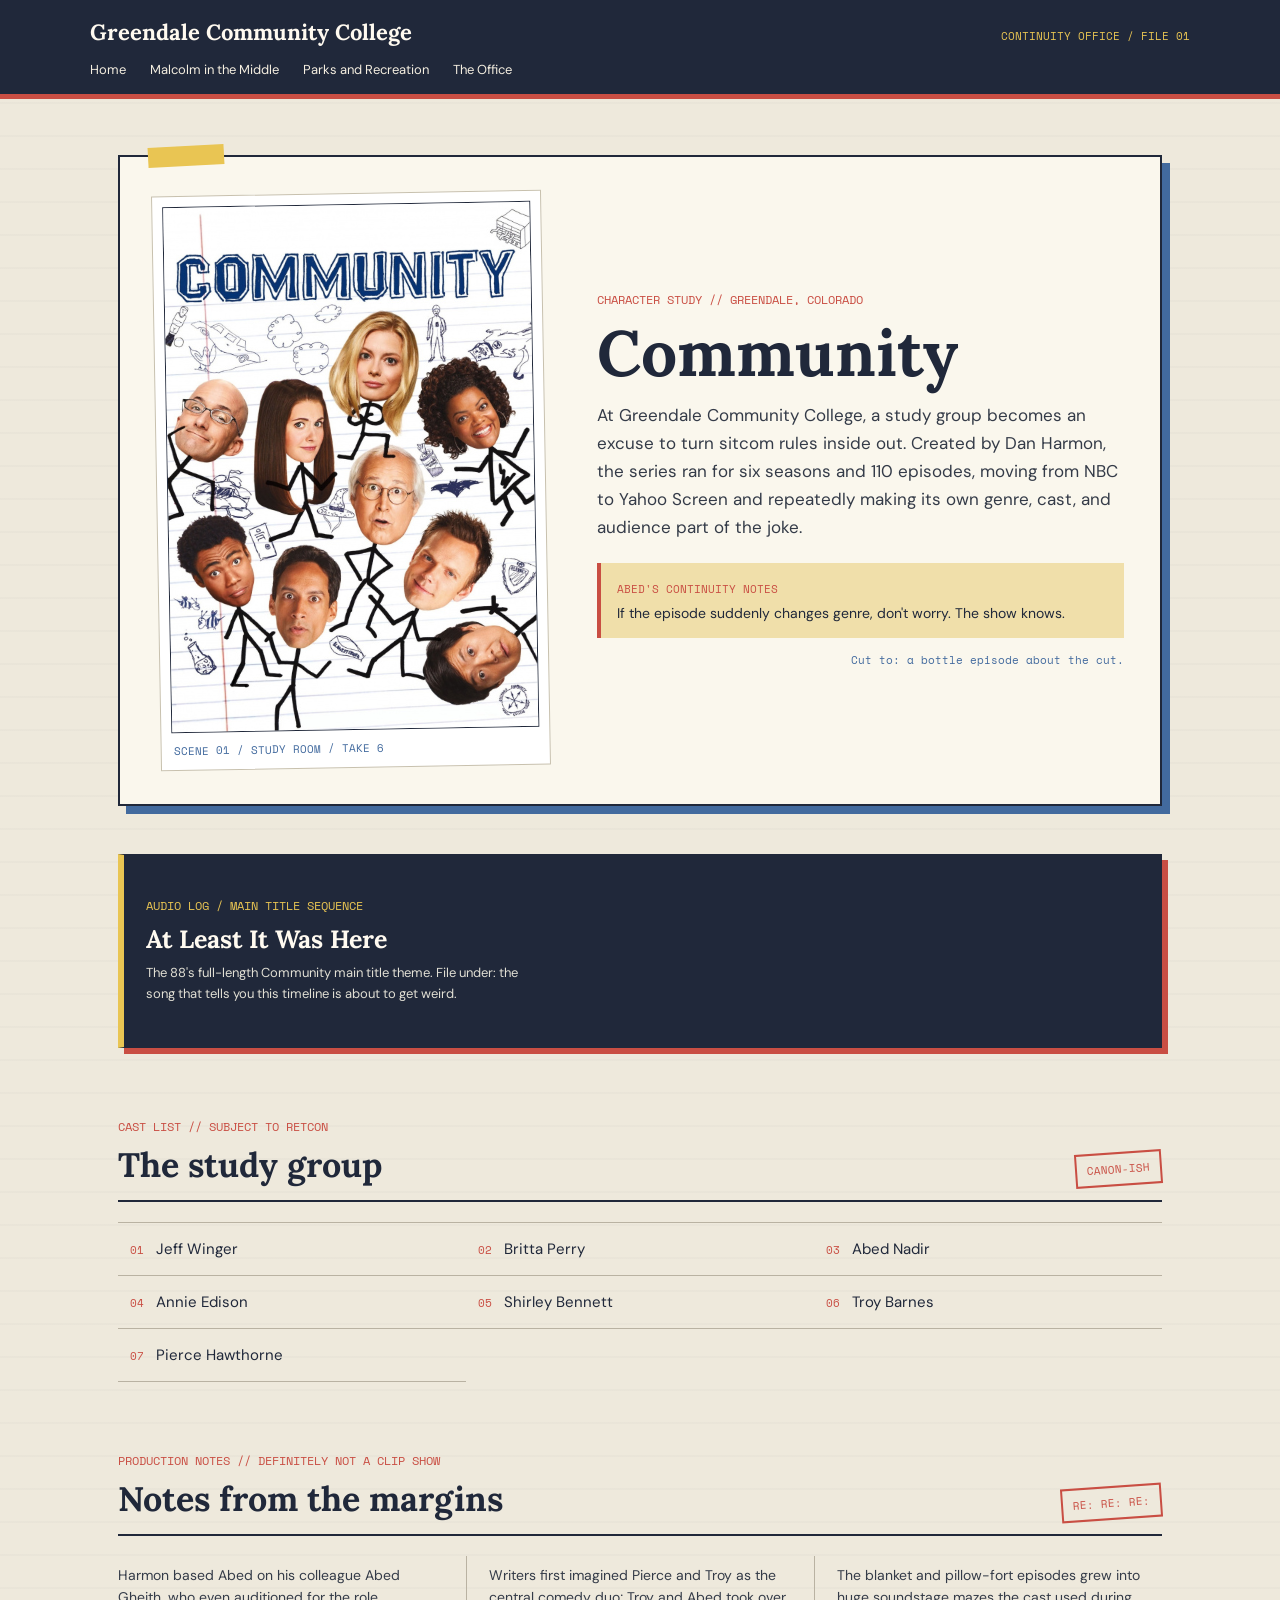
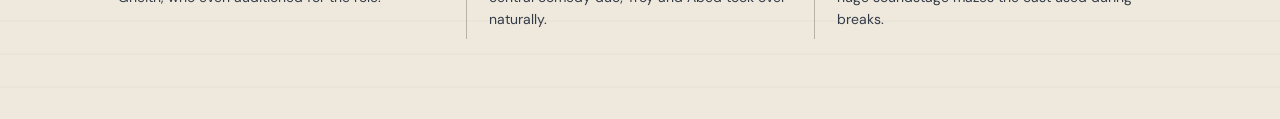
==== commit 7bcc005e: "Add Community theme song player" ====
--- a/community.html
+++ b/community.html
@@ -7,7 +7,7 @@
         <link rel="preconnect" href="https://fonts.googleapis.com">
         <link rel="preconnect" href="https://fonts.gstatic.com" crossorigin>
         <link href="https://fonts.googleapis.com/css2?family=DM+Sans:wght@400;500;600;700&family=Lora:wght@500;600;700&family=Space+Mono:wght@400;700&display=swap" rel="stylesheet">
-        <link rel="stylesheet" href="css/site.css?v=community-meta">
+        <link rel="stylesheet" href="css/site.css?v=community-audio">
     </head>
 
     <body class="community-page">
@@ -48,6 +48,22 @@
                 </div>
             </section>
 
+            <section class="community-theme" aria-labelledby="community-theme-title">
+                <div class="community-theme-copy">
+                    <p class="community-eyebrow">Audio log / main title sequence</p>
+                    <h3 id="community-theme-title">At Least It Was Here</h3>
+                    <p>The 88's full-length Community main title theme. File under: the song that tells you this timeline is about to get weird.</p>
+                </div>
+                <iframe
+                    title="At Least It Was Here by The 88 on Spotify"
+                    src="https://open.spotify.com/embed/track/5HYHGYx3Yl0B344J6eAdgF?utm_source=generator&amp;theme=0"
+                    width="100%"
+                    height="152"
+                    loading="lazy"
+                    allow="autoplay; clipboard-write; encrypted-media; fullscreen; picture-in-picture">
+                </iframe>
+            </section>
+
             <section class="community-rollcall" aria-labelledby="community-cast-title">
                 <div class="community-section-heading">
                     <div>
--- a/css/site.css
+++ b/css/site.css
@@ -815,6 +815,52 @@
     text-align: right;
 }
 
+.community-theme {
+    display: grid;
+    grid-template-columns: minmax(0, 0.8fr) minmax(0, 1.2fr);
+    align-items: center;
+    gap: 24px;
+    margin-top: 48px;
+    padding: 20px 22px;
+    border: 1px solid var(--community-ink);
+    border-left: 6px solid var(--community-gold);
+    background: var(--community-ink);
+    box-shadow: 6px 6px 0 var(--community-coral);
+}
+
+.community-page .community-theme-copy .community-eyebrow {
+    margin-bottom: 8px;
+    color: var(--community-gold);
+}
+
+.community-page .community-theme h3 {
+    width: auto;
+    margin: 0 0 8px;
+    padding: 0;
+    clear: none;
+    color: #fffaf0;
+    font-family: "Lora", Georgia, serif;
+    font-size: 25px;
+}
+
+.community-page .community-theme-copy p:last-child {
+    width: auto;
+    min-height: 0;
+    margin: 0;
+    padding: 0;
+    color: #e1dfd4;
+    font-size: 13px;
+    line-height: 1.55;
+}
+
+.community-theme iframe {
+    display: block;
+    width: 100%;
+    min-width: 0;
+    border: 0;
+    background: var(--community-ink);
+}
+
 .community-rollcall,
 .community-facts {
     margin-top: 70px;
@@ -936,6 +982,13 @@
     .community-rollcall,
     .community-facts {
         margin-top: 52px;
+    }
+
+    .community-theme {
+        grid-template-columns: minmax(0, 1fr);
+        gap: 16px;
+        margin-top: 40px;
+        padding: 18px;
     }
 
     .community-cast-list {
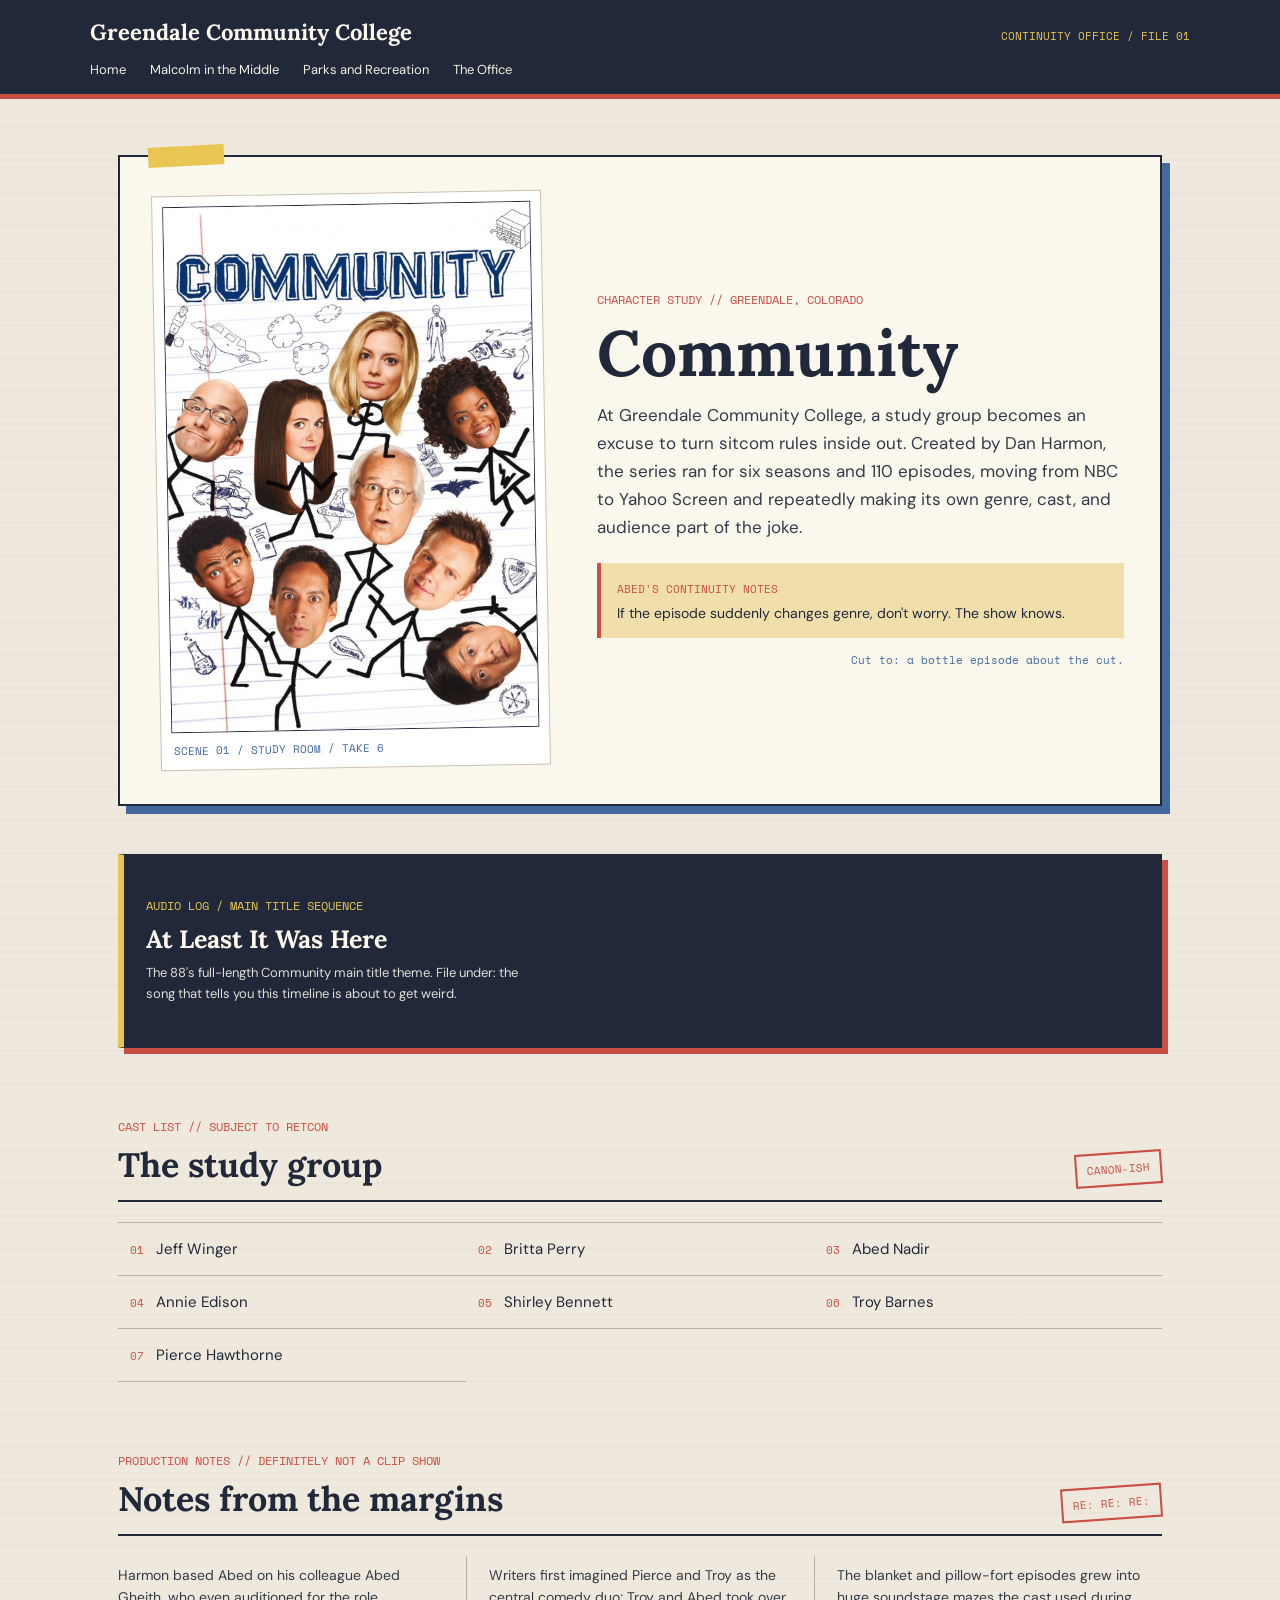
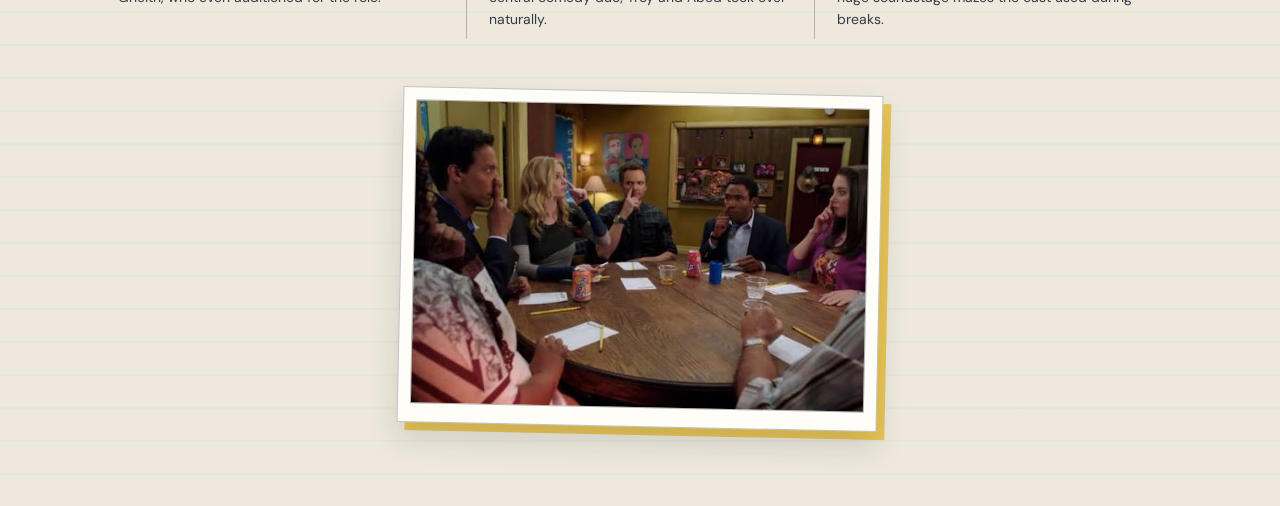
==== commit f2dbbdc3: "Add show photo frames and site assets" ====
--- a/community.html
+++ b/community.html
@@ -7,6 +7,7 @@
         <link rel="preconnect" href="https://fonts.googleapis.com">
         <link rel="preconnect" href="https://fonts.gstatic.com" crossorigin>
         <link href="https://fonts.googleapis.com/css2?family=DM+Sans:wght@400;500;600;700&family=Lora:wght@500;600;700&family=Space+Mono:wght@400;700&display=swap" rel="stylesheet">
+        <link rel="icon" type="image/svg+xml" href="images/favicon.svg">
         <link rel="stylesheet" href="css/site.css?v=community-audio">
     </head>
 
@@ -97,6 +98,10 @@
                     <li>The blanket and pillow-fort episodes grew into huge soundstage mazes the cast used during breaks.</li>
                 </ol>
             </section>
+
+            <figure class="community-bottom-image">
+                <img src="images.jpeg" alt="The Community cast gathered around a table">
+            </figure>
         </main>
     </body>
 </html>
--- a/css/site.css
+++ b/css/site.css
@@ -128,25 +128,213 @@
     width: min(850px, 100%);
 }
 
-.home-page nav {
-    flex-wrap: wrap;
+.home-page {
+    --guide-ink: #263846;
+    --guide-panel: #e5ecef;
+    --guide-blue: #537888;
+    --guide-gold: #a98234;
+    color: var(--guide-ink);
+    background-color: #edf1f2;
+    background-image:
+        repeating-linear-gradient(0deg, rgba(38, 56, 70, 0.018) 0 1px, transparent 1px 6px),
+        linear-gradient(115deg, #e7edef 0%, #f0f3f2 52%, #e9eff1 100%);
+}
+
+.home-page .home-header {
+    width: 100%;
+    margin: 0;
+    padding: 15px 24px 13px;
+    border-bottom: 2px solid #bca56e;
+    background: var(--guide-panel);
+}
+
+.home-header-inner {
+    width: min(1000px, 100%);
+    margin: 0 auto;
+}
+
+.home-broadcast-strip {
+    display: flex;
+    align-items: center;
+    justify-content: space-between;
+    gap: 14px;
+    padding-bottom: 10px;
+    border-bottom: 1px solid rgba(38, 56, 70, 0.16);
+    color: #657783;
+    font-family: "IBM Plex Mono", monospace;
+    font-size: 10px;
+    letter-spacing: 0;
+}
+
+.home-on-air {
+    color: #526571;
+}
+
+.home-on-air::before {
+    display: inline-block;
+    width: 6px;
+    height: 6px;
+    margin-right: 7px;
+    border-radius: 50%;
+    background: #b85a50;
+    content: "";
+    vertical-align: 1px;
+}
+
+.home-page .home-header h1 {
+    display: flex;
+    align-items: baseline;
+    justify-content: space-between;
+    gap: 16px;
+    margin: 12px 0 14px;
+    color: var(--guide-ink);
+    font-family: "Lora", Georgia, serif;
+    font-size: 32px;
+}
+
+.home-page .home-header h1 span {
+    color: var(--guide-blue);
+    font-family: "DM Sans", sans-serif;
+    font-size: 12px;
+    font-weight: 400;
 }
 
 .show-summaries {
-    width: min(850px, 100%);
+    width: min(900px, 100%);
     margin: 0 auto;
-    padding: 0 20px;
+    padding: 34px 24px 56px;
+}
+
+.home-guide-heading {
+    display: flex;
+    align-items: baseline;
+    justify-content: space-between;
+    gap: 14px;
+    margin: 0 0 20px;
+    padding: 0 0 12px;
+    border-bottom: 1px solid rgba(38, 56, 70, 0.18);
+}
+
+.home-page .home-guide-heading p {
+    width: auto;
+    min-height: 0;
+    margin: 0;
+    padding: 0;
+    color: #85682e;
+    font-family: "IBM Plex Mono", monospace;
+    font-size: 12px;
+    text-transform: uppercase;
+}
+
+.home-guide-heading span {
+    color: #657783;
+    font-size: 12px;
+}
+
+.home-page .home-channel-links {
+    display: grid;
+    grid-template-columns: repeat(4, minmax(0, 1fr));
+    gap: 10px;
+    margin-bottom: 28px;
+}
+
+.home-page .home-channel-link {
+    display: grid;
+    align-content: start;
+    gap: 8px;
+    min-width: 0;
+    min-height: 112px;
+    padding: 12px;
+    border: 1px solid #c3cdd1;
+    border-top: 3px solid var(--guide-blue);
+    background: rgba(255, 255, 255, 0.75);
+    color: var(--guide-ink);
+    text-decoration: none;
+    transition: background-color 140ms ease, transform 140ms ease;
+}
+
+.home-page .home-channel-link:hover {
+    transform: translateY(-2px);
+    background: #fff;
+}
+
+.home-channel-link > span:first-child {
+    color: #687a84;
+    font-family: "IBM Plex Mono", monospace;
+    font-size: 9px;
+}
+
+.home-channel-link strong {
+    font-family: "Lora", Georgia, serif;
+    font-size: 15px;
+    line-height: 1.25;
+}
+
+.home-channel-link > span:last-child {
+    align-self: end;
+    margin-top: auto;
+    color: var(--guide-blue);
+    font-size: 10px;
+    font-weight: 600;
+    text-transform: uppercase;
+}
+
+.home-channel-link-community {
+    border-top-color: #426a9e !important;
+}
+
+.home-channel-link-malcolm {
+    border-top-color: #bf3528 !important;
+}
+
+.home-channel-link-malcolm strong {
+    color: #6b452e;
+    font-family: "Bebas Neue", Impact, sans-serif;
+    font-size: 19px;
+    text-transform: uppercase;
+}
+
+.home-channel-link-parks {
+    border-top-color: #2d674e !important;
+}
+
+.home-channel-link-office {
+    border-top-color: #426783 !important;
+}
+
+@media (max-width: 760px) {
+    .home-page .home-channel-links {
+        grid-template-columns: repeat(2, minmax(0, 1fr));
+    }
 }
 
 .show-summary {
+    position: relative;
     display: grid;
     grid-template-columns: 200px minmax(0, 1fr);
     grid-template-areas:
+        "meta meta"
         "title title"
         "image description";
     column-gap: 24px;
     align-items: start;
     margin-bottom: 28px;
+    padding: 18px 20px 20px;
+    border: 1px solid transparent;
+}
+
+.show-summary-meta {
+    display: flex;
+    grid-area: meta;
+    justify-content: space-between;
+    gap: 12px;
+    margin-bottom: 10px;
+    padding-bottom: 8px;
+    border-bottom: 1px solid currentColor;
+    font-family: "IBM Plex Mono", monospace;
+    font-size: 9px;
+    letter-spacing: 0;
+    text-transform: uppercase;
 }
 
 .show-summary h2 {
@@ -154,6 +342,7 @@
     width: auto;
     margin: 20px 0 10px;
     padding: 0;
+    font-size: 28px;
 }
 
 .show-summary-image {
@@ -172,10 +361,132 @@
     padding: 0;
 }
 
+.show-summary-link {
+    grid-area: description;
+    align-self: end;
+    display: inline-block;
+    width: fit-content;
+    margin-top: 12px;
+    padding: 7px 12px;
+    border: 1px solid rgba(38, 56, 70, 0.22);
+    border-radius: 999px;
+    background: rgba(255, 255, 255, 0.7);
+    color: var(--guide-blue);
+    font-family: "IBM Plex Mono", monospace;
+    font-size: 10px;
+    font-weight: 600;
+    letter-spacing: 0.08em;
+    text-decoration: none;
+    text-transform: uppercase;
+}
+
+.show-summary-link:hover {
+    background: #fff;
+    text-decoration: underline;
+}
+
+.summary-community {
+    border: 2px solid #20283a;
+    background: #faf7ed;
+    box-shadow: 7px 7px 0 #426a9e;
+}
+
+.summary-community h2 {
+    color: #20283a;
+    font-family: "Lora", Georgia, serif;
+}
+
+.summary-community .show-summary-description {
+    color: #343b48;
+}
+
+.summary-community .show-summary-meta {
+    color: #426a9e;
+}
+
+.summary-malcolm {
+    border-color: #665e43;
+    background-color: #181816;
+    background-image:
+        radial-gradient(rgba(232, 224, 204, 0.08) 0.8px, transparent 0.9px),
+        linear-gradient(115deg, transparent 0 48%, rgba(255, 255, 255, 0.025) 48.2% 48.5%, transparent 48.7%);
+    background-size: 7px 7px, 100% 100%;
+    box-shadow: 7px 7px 0 #bf3528;
+}
+
+.summary-malcolm h2 {
+    color: #d7f000;
+    font-family: "Rubik Glitch", "Bebas Neue", Impact, sans-serif;
+    text-transform: uppercase;
+}
+
+.summary-malcolm .show-summary-description {
+    color: #e8e0cc;
+}
+
+.summary-malcolm .show-summary-meta {
+    color: #d7f000;
+}
+
+.summary-malcolm .show-summary-image {
+    filter: saturate(0.78) contrast(1.08);
+}
+
+.summary-parks {
+    border-color: #193d35;
+    border-bottom: 6px solid #b5ce69;
+    background: #f2f5ee;
+    box-shadow: 7px 7px 0 #a8d0d4;
+}
+
+.summary-parks h2 {
+    color: #193d35;
+    font-family: "Lora", Georgia, serif;
+}
+
+.summary-parks .show-summary-description {
+    color: #52675c;
+}
+
+.summary-parks .show-summary-meta {
+    color: #2d674e;
+}
+
+.summary-parks .show-summary-image {
+    filter: saturate(0.88);
+}
+
+.summary-office {
+    border-color: #bac7cf;
+    border-left: 4px solid #426783;
+    background: #fff;
+    box-shadow: 0 4px 14px rgba(31, 44, 58, 0.08);
+}
+
+.summary-office h2 {
+    color: #1f2c3a;
+    font-family: "DM Sans", sans-serif;
+    font-size: 26px;
+    font-weight: 700;
+}
+
+.summary-office .show-summary-description {
+    color: #435361;
+}
+
+.summary-office .show-summary-meta {
+    color: #426783;
+}
+
+.summary-office .show-summary-image {
+    filter: saturate(0.78);
+}
+
 @media (max-width: 600px) {
     .show-summary {
         grid-template-columns: minmax(0, 1fr);
         grid-template-areas:
+            "meta"
             "title"
             "image"
             "description";
@@ -188,6 +499,33 @@
 
     .show-summary-image {
         width: min(220px, 100%);
+    }
+
+    .show-summary {
+        padding: 16px;
+    }
+
+    .home-page .home-header {
+        padding: 16px 18px;
+    }
+
+    .home-page .home-header h1 {
+        display: block;
+        font-size: 30px;
+    }
+
+    .home-page .home-header h1 span {
+        display: block;
+        margin-top: 6px;
+    }
+
+    .show-summaries {
+        padding: 26px 16px 44px;
+    }
+
+    .home-guide-heading {
+        align-items: start;
+        flex-direction: column;
     }
 }
 
@@ -438,6 +776,38 @@
     font-size: 40px;
     font-weight: 400;
     text-transform: uppercase;
+}
+
+.malcolm-polaroid {
+    width: min(520px, 100%);
+    margin: 52px auto 0;
+    padding: 12px 12px 18px;
+    border: 1px solid rgba(255, 255, 255, 0.25);
+    background: linear-gradient(180deg, #f8f3e8 0%, #efe4d2 100%);
+    box-shadow: 0 18px 30px rgba(0, 0, 0, 0.28), 10px 10px 0 rgba(191, 53, 40, 0.85);
+    transform: rotate(-1.3deg);
+}
+
+.malcolm-polaroid img {
+    display: block;
+    float: none;
+    width: 100%;
+    height: auto;
+    margin: 0;
+    border: 1px solid rgba(20, 18, 16, 0.35);
+    filter: contrast(1.06) saturate(1.08);
+}
+
+.malcolm-polaroid::before {
+    position: relative;
+    display: block;
+    width: 110px;
+    height: 18px;
+    margin: -8px auto 10px;
+    border-radius: 2px;
+    background: rgba(255, 255, 255, 0.72);
+    box-shadow: inset 0 0 0 1px rgba(0, 0, 0, 0.08);
+    content: "";
 }
 
 .malcolm-cast-list,
@@ -951,6 +1321,35 @@
     border-left: 0;
 }
 
+.community-bottom-image {
+    width: min(480px, 100%);
+    margin: 52px auto 0;
+    padding: 12px 12px 18px;
+    border: 1px solid rgba(32, 40, 58, 0.28);
+    background: #fffdf8;
+    box-shadow: 0 16px 30px rgba(32, 40, 58, 0.15), 8px 8px 0 var(--community-gold);
+    transform: rotate(1.2deg);
+}
+
+.community-bottom-image img {
+    display: block;
+    float: none;
+    width: 100%;
+    height: auto;
+    margin: 0;
+    border: 1px solid rgba(32, 40, 58, 0.35);
+}
+
+.community-bottom-image figcaption {
+    padding-top: 12px;
+    color: var(--community-blue);
+    font-family: "Space Mono", monospace;
+    font-size: 11px;
+    letter-spacing: 0.06em;
+    text-align: center;
+    text-transform: uppercase;
+}
+
 @media (max-width: 760px) {
     .community-page .community-header h1 {
         display: block;
@@ -1210,6 +1609,52 @@
     content: "•";
 }
 
+.parks-theme {
+    display: grid;
+    grid-template-columns: minmax(0, 0.8fr) minmax(0, 1.2fr);
+    align-items: center;
+    gap: 24px;
+    margin-top: 46px;
+    padding: 20px 22px;
+    border: 1px solid var(--parks-ink);
+    border-left: 6px solid var(--parks-lime);
+    background: var(--parks-ink);
+    box-shadow: 6px 6px 0 var(--parks-sky);
+}
+
+.parks-page .parks-theme-copy .parks-eyebrow {
+    margin-bottom: 8px;
+    color: var(--parks-lime);
+}
+
+.parks-page .parks-theme h3 {
+    width: auto;
+    margin: 0 0 8px;
+    padding: 0;
+    clear: none;
+    color: #f2f5ee;
+    font-family: "Lora", Georgia, serif;
+    font-size: 24px;
+}
+
+.parks-page .parks-theme-copy p:last-child {
+    width: auto;
+    min-height: 0;
+    margin: 0;
+    padding: 0;
+    color: #d5e0d7;
+    font-size: 13px;
+    line-height: 1.55;
+}
+
+.parks-theme iframe {
+    display: block;
+    width: 100%;
+    min-width: 0;
+    border: 0;
+    background: var(--parks-ink);
+}
+
 .parks-stewardship,
 .parks-roster,
 .parks-notes {
@@ -1332,6 +1777,38 @@
     line-height: 1.6;
 }
 
+.parks-polaroid {
+    width: min(520px, 100%);
+    margin: 52px auto 0;
+    padding: 12px 12px 18px;
+    border: 1px solid rgba(25, 61, 53, 0.2);
+    background: linear-gradient(180deg, #fbf9f3 0%, #f2ede0 100%);
+    box-shadow: 0 18px 30px rgba(25, 61, 53, 0.16), 10px 10px 0 rgba(168, 208, 212, 0.9);
+    transform: rotate(1.4deg);
+}
+
+.parks-polaroid img {
+    display: block;
+    float: none;
+    width: 100%;
+    height: auto;
+    margin: 0;
+    border: 1px solid rgba(25, 61, 53, 0.35);
+    filter: contrast(1.04) saturate(0.95);
+}
+
+.parks-polaroid::before {
+    position: relative;
+    display: block;
+    width: 116px;
+    height: 18px;
+    margin: -8px auto 10px;
+    border-radius: 2px;
+    background: rgba(255, 255, 255, 0.7);
+    box-shadow: inset 0 0 0 1px rgba(0, 0, 0, 0.08);
+    content: "";
+}
+
 @media (max-width: 760px) {
     .parks-page .parks-header h1 {
         display: block;
@@ -1354,6 +1831,11 @@
     .parks-hero-photo {
         width: min(380px, 100%);
         margin: 0 auto;
+    }
+
+    .parks-theme {
+        grid-template-columns: minmax(0, 1fr);
+        gap: 16px;
     }
 
     .parks-page .parks-hero h2 {
@@ -1391,6 +1873,10 @@
     .parks-main {
         padding-right: 16px;
         padding-left: 16px;
+    }
+
+    .parks-theme {
+        padding: 18px;
     }
 
     .parks-action-list,
@@ -1584,6 +2070,51 @@
     text-transform: uppercase;
 }
 
+.office-theme {
+    display: grid;
+    grid-template-columns: minmax(0, 0.8fr) minmax(0, 1.2fr);
+    align-items: center;
+    gap: 24px;
+    margin-top: 36px;
+    padding: 18px 20px;
+    border: 1px solid var(--office-rule);
+    border-left: 4px solid var(--office-blue);
+    background: #fff;
+}
+
+.office-theme-copy {
+    min-width: 0;
+}
+
+.office-page .office-theme h3 {
+    width: auto;
+    margin: 0 0 6px;
+    padding: 0;
+    clear: none;
+    color: var(--office-ink);
+    font-family: "DM Sans", sans-serif;
+    font-size: 20px;
+    font-weight: 600;
+}
+
+.office-page .office-theme-copy p:last-child {
+    width: auto;
+    min-height: 0;
+    margin: 0;
+    padding: 0;
+    color: #64727d;
+    font-size: 12px;
+    line-height: 1.5;
+}
+
+.office-theme iframe {
+    display: block;
+    width: 100%;
+    min-width: 0;
+    border: 0;
+    background: #fff;
+}
+
 .office-roster {
     margin-top: 40px;
 }
@@ -1764,6 +2295,38 @@
     text-align: right;
 }
 
+.office-polaroid {
+    width: min(520px, 100%);
+    margin: 52px auto 0;
+    padding: 12px 12px 18px;
+    border: 1px solid rgba(31, 44, 58, 0.22);
+    background: linear-gradient(180deg, #fdfdfd 0%, #eaedf0 100%);
+    box-shadow: 0 18px 30px rgba(31, 44, 58, 0.12), 10px 10px 0 rgba(66, 103, 131, 0.8);
+    transform: rotate(-1.3deg);
+}
+
+.office-polaroid img {
+    display: block;
+    float: none;
+    width: 100%;
+    height: auto;
+    margin: 0;
+    border: 1px solid rgba(31, 44, 58, 0.35);
+    filter: contrast(1.04) saturate(0.96);
+}
+
+.office-polaroid::before {
+    position: relative;
+    display: block;
+    width: 118px;
+    height: 18px;
+    margin: -8px auto 10px;
+    border-radius: 2px;
+    background: rgba(255, 255, 255, 0.76);
+    box-shadow: inset 0 0 0 1px rgba(0, 0, 0, 0.08);
+    content: "";
+}
+
 @media (max-width: 760px) {
     .office-page .office-header h1 {
         display: block;
@@ -1786,6 +2349,11 @@
     .office-photo {
         width: min(380px, 100%);
         margin: 0 auto;
+    }
+
+    .office-theme {
+        grid-template-columns: minmax(0, 1fr);
+        gap: 14px;
     }
 
     .office-incident-list {
